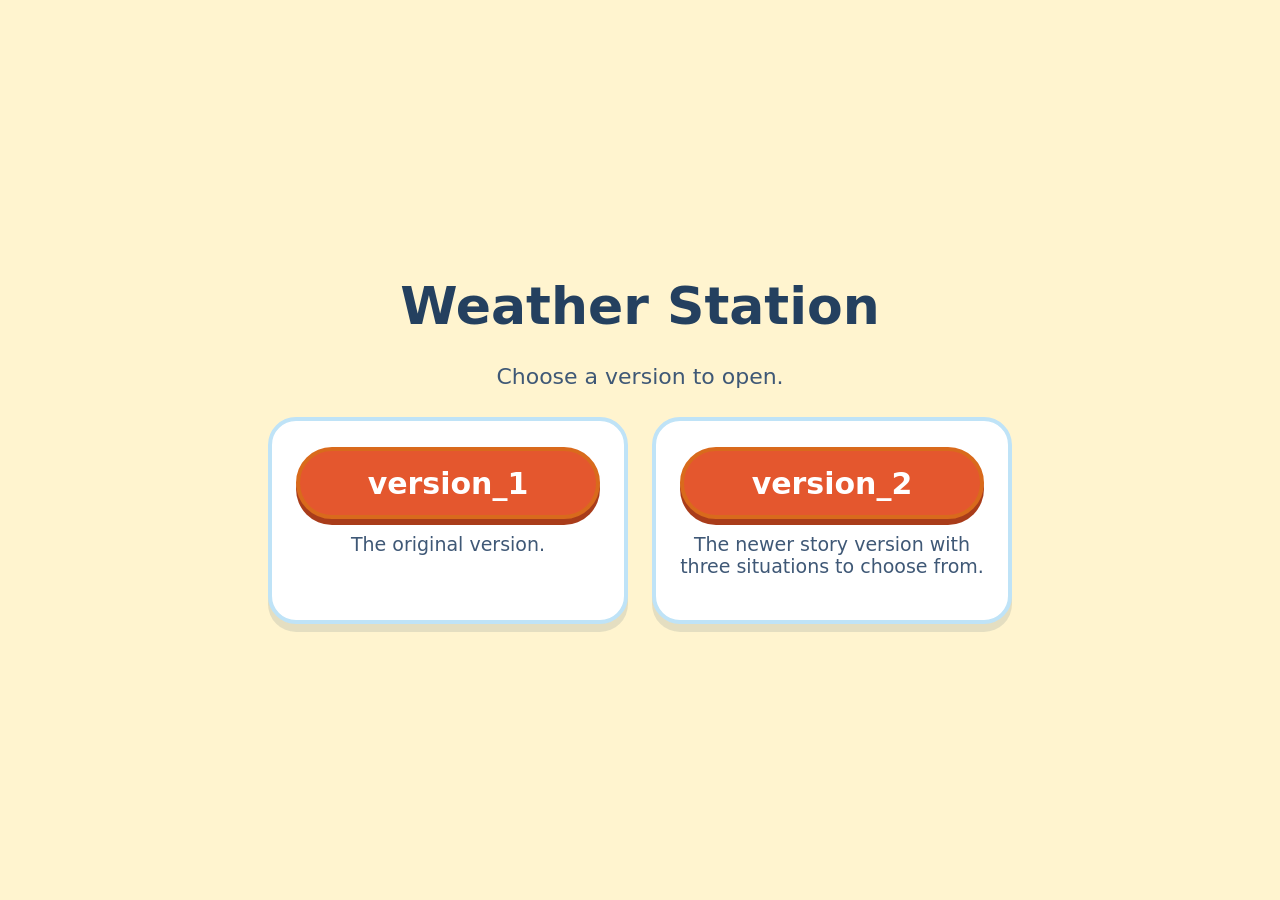
==== index.html @ 23ac82f2 "Weather Station: version_1 and version_2 with a chooser page Root index.html has two buttons that op" ====
<!DOCTYPE html>
<html lang="en">
<head>
<meta charset="utf-8">
<meta name="viewport" content="width=device-width, initial-scale=1">
<title>Weather Station: choose a version</title>
<style>
:root{--bg:#FFF4CF;--ink:#24405F;--muted:#3F5876;--pri:#E4572E;--pri-d:#A93C1A;--line:#BFE3F7;--panel:#FFFFFF}
*{box-sizing:border-box}
html,body{margin:0;height:100%;background:var(--bg);color:var(--ink);font-family:"Segoe UI",system-ui,-apple-system,Arial,sans-serif}
body{display:flex;flex-direction:column}
.pick{flex:1;display:flex;flex-direction:column;align-items:center;justify-content:center;gap:28px;padding:24px;text-align:center}
.pick h1{margin:0;font-size:clamp(28px,4.2vw,52px)}
.pick p{margin:0;font-size:clamp(16px,2vw,22px);color:var(--muted)}
.btns{display:flex;flex-wrap:wrap;gap:24px;justify-content:center}
.card{width:min(360px,86vw);background:var(--panel);border:4px solid var(--line);border-radius:28px;padding:26px 24px;display:flex;flex-direction:column;gap:14px;align-items:center;box-shadow:0 8px 0 rgba(36,64,95,.12)}
.card span{font-size:clamp(15px,1.8vw,19px);color:var(--muted);min-height:3.2em}
button{font:inherit;cursor:pointer}
.go{width:100%;min-height:72px;border:4px solid #D96A1C;border-radius:999px;background:var(--pri);color:#fff;font-size:clamp(22px,2.6vw,30px);font-weight:700;box-shadow:0 6px 0 var(--pri-d)}
.go:hover{filter:brightness(1.08)}
.go:focus-visible,.bar button:focus-visible{outline:5px solid #FFC93C;outline-offset:3px}
.bar{display:none;align-items:center;gap:12px;padding:10px 16px;background:var(--panel);border-bottom:4px solid var(--line)}
.bar b{margin-right:auto;font-size:clamp(16px,2vw,20px)}
.bar button{min-height:48px;padding:0 20px;border:3px solid var(--ink);border-radius:999px;background:#fff;color:var(--ink);font-weight:700;font-size:16px}
.bar button[aria-pressed="true"]{background:var(--ink);color:#fff}
#frame{display:none;flex:1;width:100%;border:0;background:var(--bg)}
body.view .pick{display:none}body.view .bar{display:flex}body.view #frame{display:block}
</style>
</head>
<body>
<main class="pick" id="pick">
  <h1>Weather Station</h1>
  <p>Choose a version to open.</p>
  <div class="btns">
    <div class="card"><button class="go" data-v="version_1">version_1</button><span>The original version.</span></div>
    <div class="card"><button class="go" data-v="version_2">version_2</button><span>The newer story version with three situations to choose from.</span></div>
  </div>
</main>
<div class="bar" id="bar" role="toolbar" aria-label="Versions">
  <b id="cur"></b>
  <button type="button" data-v="version_1" aria-pressed="false">version_1</button>
  <button type="button" data-v="version_2" aria-pressed="false">version_2</button>
  <button type="button" id="back">Back</button>
</div>
<iframe id="frame" title="Weather Station" allow="autoplay; fullscreen"></iframe>
<script>
(function () {
  var frame = document.getElementById('frame'), VALID = { version_1: 1, version_2: 1 };
  function show(v) {
    if (!VALID[v]) return;
    document.body.classList.add('view');
    document.getElementById('cur').textContent = 'Showing ' + v;
    Array.prototype.forEach.call(document.querySelectorAll('.bar [data-v]'), function (b) { b.setAttribute('aria-pressed', b.dataset.v === v ? 'true' : 'false'); });
    frame.src = v + '/index.html';
    try { history.replaceState(null, '', '#' + v); } catch (e) {}
  }
  function home() {
    document.body.classList.remove('view'); frame.removeAttribute('src');
    try { history.replaceState(null, '', location.pathname); } catch (e) {}
  }
  document.addEventListener('click', function (e) {
    var b = e.target.closest('[data-v]'); if (b) { show(b.dataset.v); return; }
    if (e.target.id === 'back') home();
  });
  var h = location.hash.replace('#', ''); if (VALID[h]) show(h);
})();
</script>
</body>
</html>
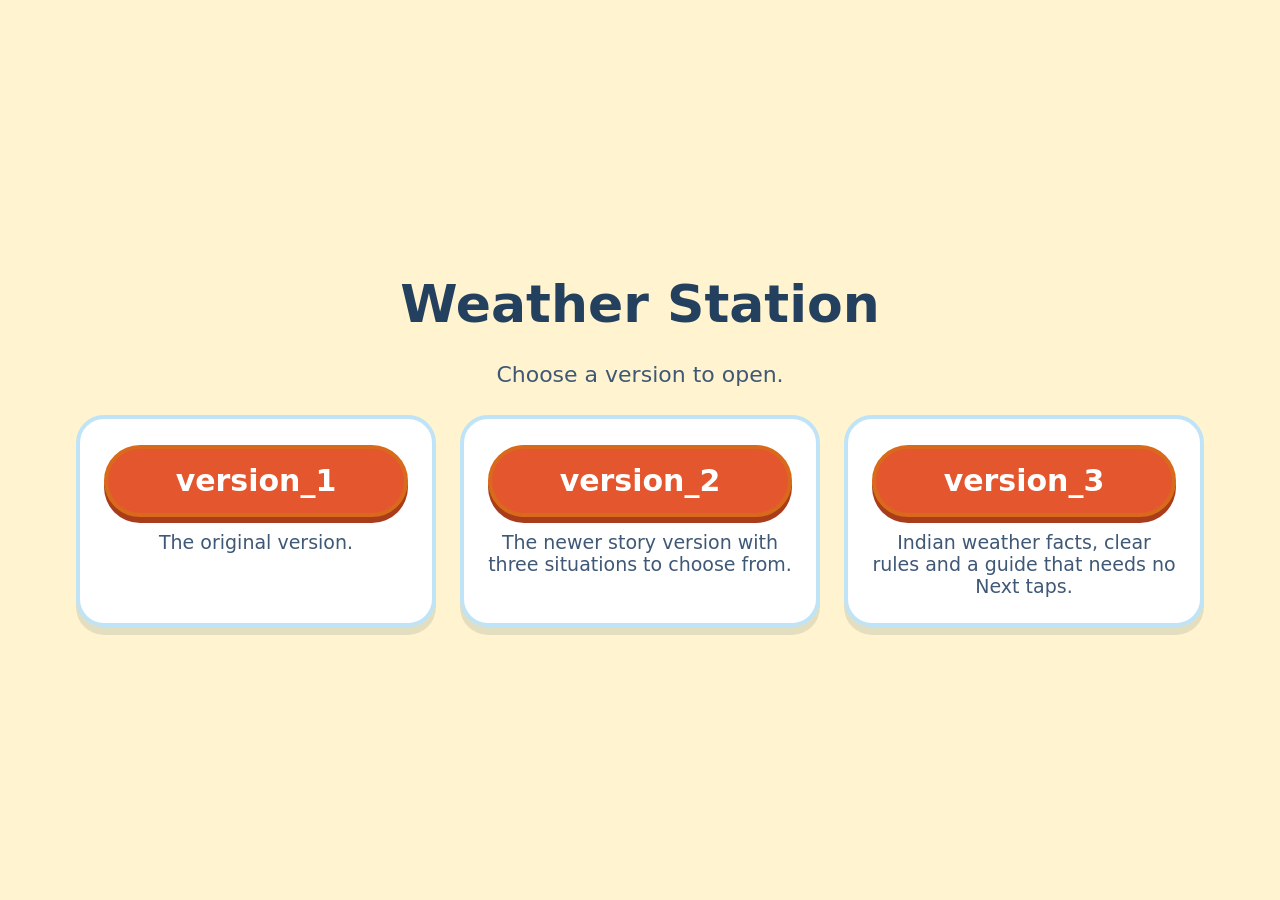
==== commit 82a181a6: "Add version_3 (spotlight highlight, one type scale, legible case strip, no spill-out); mirror the th" ====
--- a/index.html
+++ b/index.html
@@ -34,18 +34,20 @@
   <div class="btns">
     <div class="card"><button class="go" data-v="version_1">version_1</button><span>The original version.</span></div>
     <div class="card"><button class="go" data-v="version_2">version_2</button><span>The newer story version with three situations to choose from.</span></div>
+    <div class="card"><button class="go" data-v="version_3">version_3</button><span>Indian weather facts, clear rules and a guide that needs no Next taps.</span></div>
   </div>
 </main>
 <div class="bar" id="bar" role="toolbar" aria-label="Versions">
   <b id="cur"></b>
   <button type="button" data-v="version_1" aria-pressed="false">version_1</button>
   <button type="button" data-v="version_2" aria-pressed="false">version_2</button>
+  <button type="button" data-v="version_3" aria-pressed="false">version_3</button>
   <button type="button" id="back">Back</button>
 </div>
 <iframe id="frame" title="Weather Station" allow="autoplay; fullscreen"></iframe>
 <script>
 (function () {
-  var frame = document.getElementById('frame'), VALID = { version_1: 1, version_2: 1 };
+  var frame = document.getElementById('frame'), VALID = { version_1: 1, version_2: 1, version_3: 1 };
   function show(v) {
     if (!VALID[v]) return;
     document.body.classList.add('view');
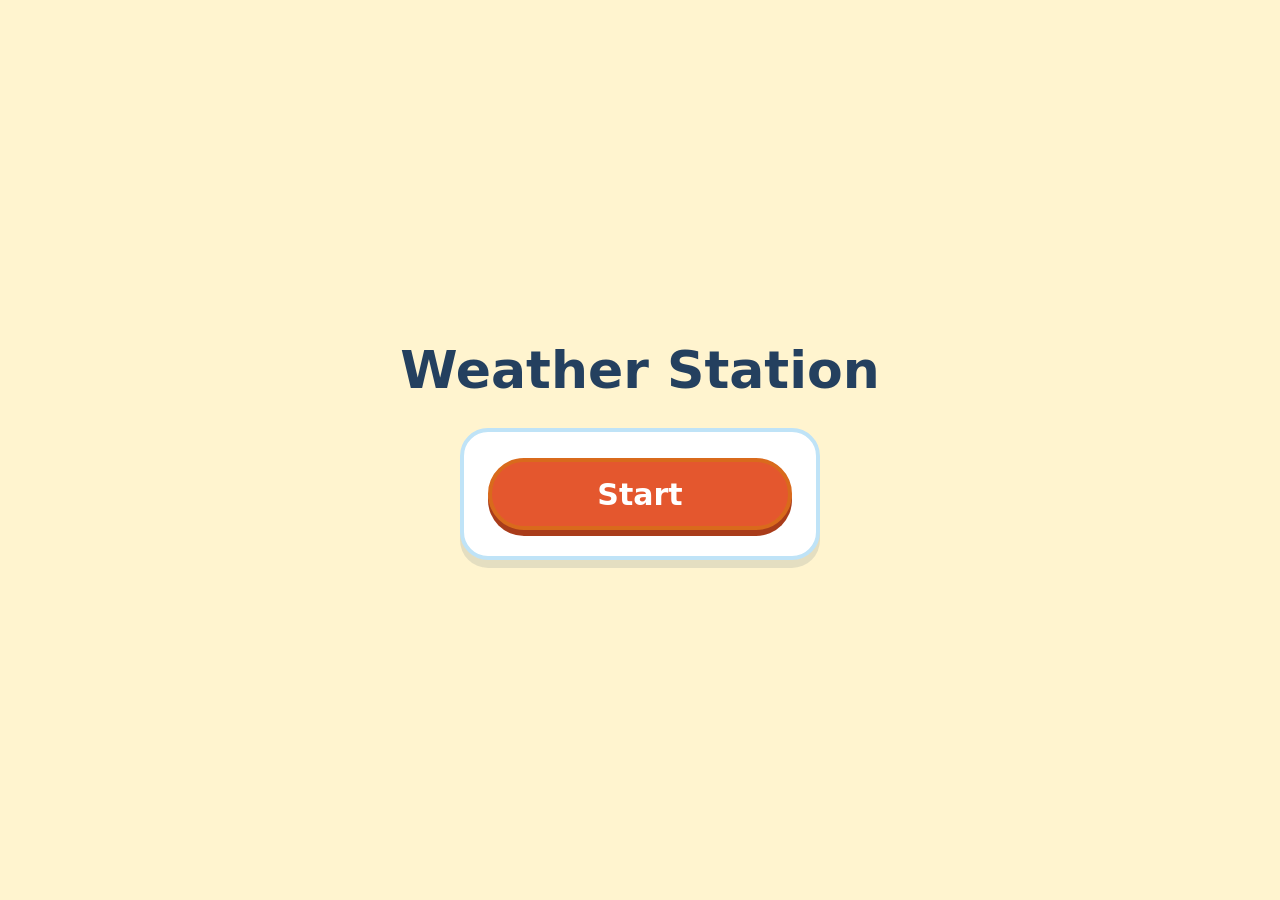
==== commit 031462c3: "Chooser: single Start button that opens version 3 Co-Authored-By: Claude Sonnet 5.5 <noreply@anthrop" ====
--- a/index.html
+++ b/index.html
@@ -3,7 +3,7 @@
 <head>
 <meta charset="utf-8">
 <meta name="viewport" content="width=device-width, initial-scale=1">
-<title>Weather Station: choose a version</title>
+<title>Weather Station</title>
 <style>
 :root{--bg:#FFF4CF;--ink:#24405F;--muted:#3F5876;--pri:#E4572E;--pri-d:#A93C1A;--line:#BFE3F7;--panel:#FFFFFF}
 *{box-sizing:border-box}
@@ -19,52 +19,25 @@
 .go{width:100%;min-height:72px;border:4px solid #D96A1C;border-radius:999px;background:var(--pri);color:#fff;font-size:clamp(22px,2.6vw,30px);font-weight:700;box-shadow:0 6px 0 var(--pri-d)}
 .go:hover{filter:brightness(1.08)}
 .go:focus-visible,.bar button:focus-visible{outline:5px solid #FFC93C;outline-offset:3px}
-.bar{display:none;align-items:center;gap:12px;padding:10px 16px;background:var(--panel);border-bottom:4px solid var(--line)}
-.bar b{margin-right:auto;font-size:clamp(16px,2vw,20px)}
-.bar button{min-height:48px;padding:0 20px;border:3px solid var(--ink);border-radius:999px;background:#fff;color:var(--ink);font-weight:700;font-size:16px}
-.bar button[aria-pressed="true"]{background:var(--ink);color:#fff}
 #frame{display:none;flex:1;width:100%;border:0;background:var(--bg)}
-body.view .pick{display:none}body.view .bar{display:flex}body.view #frame{display:block}
+body.view .pick{display:none}body.view #frame{display:block}
 </style>
 </head>
 <body>
 <main class="pick" id="pick">
   <h1>Weather Station</h1>
-  <p>Choose a version to open.</p>
   <div class="btns">
-    <div class="card"><button class="go" data-v="version_1">version_1</button><span>The original version.</span></div>
-    <div class="card"><button class="go" data-v="version_2">version_2</button><span>The newer story version with three situations to choose from.</span></div>
-    <div class="card"><button class="go" data-v="version_3">version_3</button><span>Indian weather facts, clear rules and a guide that needs no Next taps.</span></div>
+    <div class="card"><button class="go" id="start">Start</button></div>
   </div>
 </main>
-<div class="bar" id="bar" role="toolbar" aria-label="Versions">
-  <b id="cur"></b>
-  <button type="button" data-v="version_1" aria-pressed="false">version_1</button>
-  <button type="button" data-v="version_2" aria-pressed="false">version_2</button>
-  <button type="button" data-v="version_3" aria-pressed="false">version_3</button>
-  <button type="button" id="back">Back</button>
-</div>
 <iframe id="frame" title="Weather Station" allow="autoplay; fullscreen"></iframe>
 <script>
 (function () {
-  var frame = document.getElementById('frame'), VALID = { version_1: 1, version_2: 1, version_3: 1 };
-  function show(v) {
-    if (!VALID[v]) return;
+  var frame = document.getElementById('frame');
+  document.getElementById('start').addEventListener('click', function () {
     document.body.classList.add('view');
-    document.getElementById('cur').textContent = 'Showing ' + v;
-    Array.prototype.forEach.call(document.querySelectorAll('.bar [data-v]'), function (b) { b.setAttribute('aria-pressed', b.dataset.v === v ? 'true' : 'false'); });
-    frame.src = v + '/index.html';
-    try { history.replaceState(null, '', '#' + v); } catch (e) {}
-  }
-  function home() {
-    document.body.classList.remove('view'); frame.removeAttribute('src');
-    try { history.replaceState(null, '', location.pathname); } catch (e) {}
-  }
-  document.addEventListener('click', function (e) {
-    var b = e.target.closest('[data-v]'); if (b) { show(b.dataset.v); return; }
-    if (e.target.id === 'back') home();
+    frame.src = 'version_3/index.html';
   });
-  var h = location.hash.replace('#', ''); if (VALID[h]) show(h);
 })();
 </script>
 </body>
